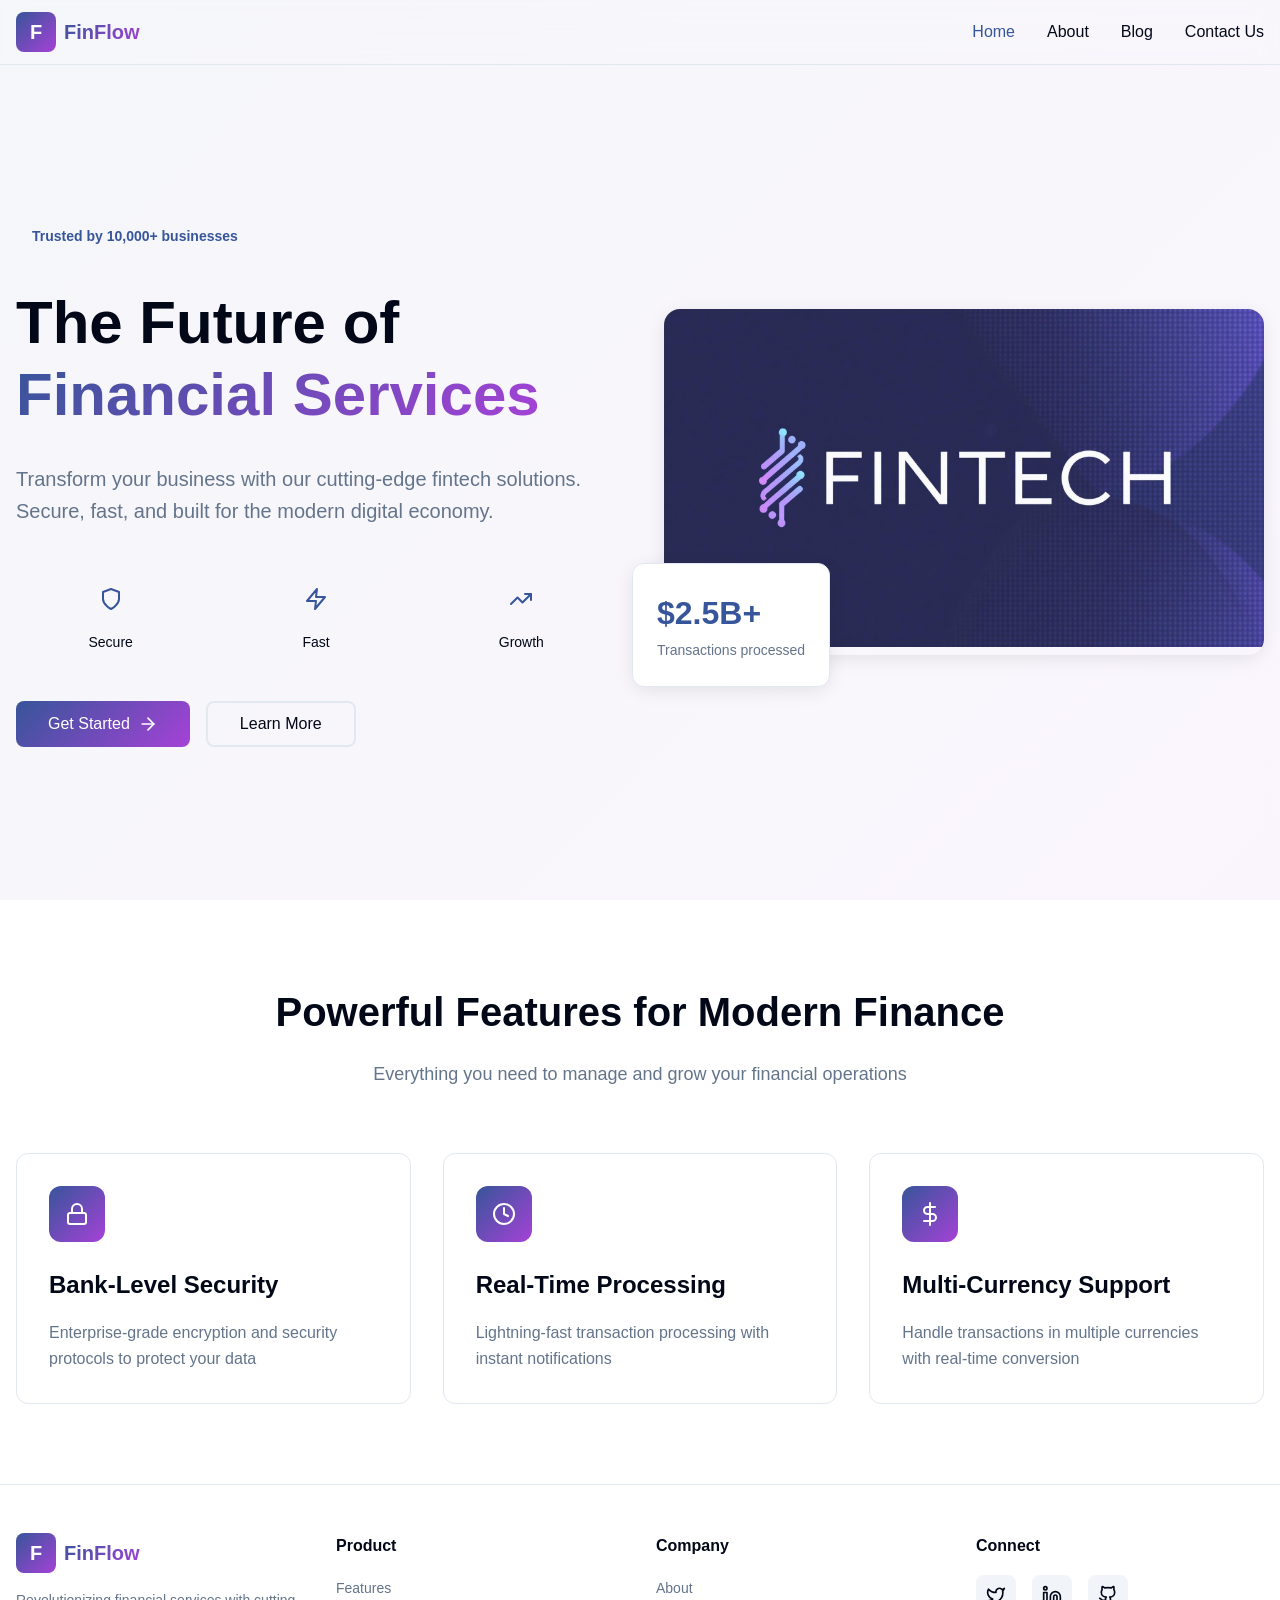
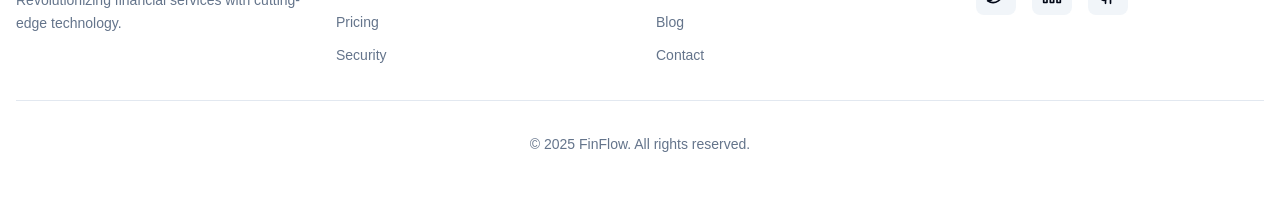
==== public/index-html-version.html @ 586a2121 "Refactor navigation and logo position" ====
<!DOCTYPE html>
<html lang="en">
<head>
    <meta charset="UTF-8">
    <meta name="viewport" content="width=device-width, initial-scale=1.0">
    <title>FinFlow - Modern Financial Solutions</title>
    <meta name="description" content="Revolutionizing financial services with cutting-edge technology and seamless digital experiences">
    <link rel="stylesheet" href="styles.css">
</head>
<body>
    <!-- Navigation -->
    <nav class="navbar">
        <div class="container">
            <div class="nav-content">
                <!-- Logo - Left -->
                <a href="#" class="logo-link">
                    <div class="logo-icon">
                        <span>F</span>
                    </div>
                    <span class="logo-text">FinFlow</span>
                </a>

                <!-- Navigation Links - Right -->
                <div class="nav-links" id="navLinks">
                    <a href="#home" class="nav-link">Home</a>
                    <a href="#about" class="nav-link">About</a>
                    <a href="#blog" class="nav-link">Blog</a>
                    <a href="#contact" class="nav-link">Contact Us</a>
                </div>

                <!-- Mobile menu button -->
                <button class="mobile-menu-btn" id="mobileMenuBtn" aria-label="Toggle menu">
                    <svg class="menu-icon" id="menuIcon" xmlns="http://www.w3.org/2000/svg" width="24" height="24" viewBox="0 0 24 24" fill="none" stroke="currentColor" stroke-width="2" stroke-linecap="round" stroke-linejoin="round">
                        <line x1="3" y1="12" x2="21" y2="12"></line>
                        <line x1="3" y1="6" x2="21" y2="6"></line>
                        <line x1="3" y1="18" x2="21" y2="18"></line>
                    </svg>
                    <svg class="close-icon hidden" id="closeIcon" xmlns="http://www.w3.org/2000/svg" width="24" height="24" viewBox="0 0 24 24" fill="none" stroke="currentColor" stroke-width="2" stroke-linecap="round" stroke-linejoin="round">
                        <line x1="18" y1="6" x2="6" y2="18"></line>
                        <line x1="6" y1="6" x2="18" y2="18"></line>
                    </svg>
                </button>
            </div>
        </div>

        <!-- Mobile menu -->
        <div class="mobile-menu hidden" id="mobileMenu">
            <a href="#home" class="mobile-link">Home</a>
            <a href="#about" class="mobile-link">About</a>
            <a href="#blog" class="mobile-link">Blog</a>
            <a href="#contact" class="mobile-link">Contact Us</a>
        </div>
    </nav>

    <!-- Hero Section -->
    <section class="hero" id="home">
        <div class="hero-gradient"></div>
        <div class="container">
            <div class="hero-content">
                <!-- Left content -->
                <div class="hero-text">
                    <div class="badge">
                        <span>Trusted by 10,000+ businesses</span>
                    </div>
                    
                    <h1 class="hero-title">
                        The Future of <span class="gradient-text">Financial Services</span>
                    </h1>
                    
                    <p class="hero-description">
                        Transform your business with our cutting-edge fintech solutions. 
                        Secure, fast, and built for the modern digital economy.
                    </p>

                    <!-- Feature highlights -->
                    <div class="feature-grid">
                        <div class="feature-item">
                            <div class="feature-icon">
                                <svg xmlns="http://www.w3.org/2000/svg" width="24" height="24" viewBox="0 0 24 24" fill="none" stroke="currentColor" stroke-width="2" stroke-linecap="round" stroke-linejoin="round">
                                    <path d="M12 22s8-4 8-10V5l-8-3-8 3v7c0 6 8 10 8 10z"></path>
                                </svg>
                            </div>
                            <span>Secure</span>
                        </div>
                        <div class="feature-item">
                            <div class="feature-icon">
                                <svg xmlns="http://www.w3.org/2000/svg" width="24" height="24" viewBox="0 0 24 24" fill="none" stroke="currentColor" stroke-width="2" stroke-linecap="round" stroke-linejoin="round">
                                    <polygon points="13 2 3 14 12 14 11 22 21 10 12 10 13 2"></polygon>
                                </svg>
                            </div>
                            <span>Fast</span>
                        </div>
                        <div class="feature-item">
                            <div class="feature-icon">
                                <svg xmlns="http://www.w3.org/2000/svg" width="24" height="24" viewBox="0 0 24 24" fill="none" stroke="currentColor" stroke-width="2" stroke-linecap="round" stroke-linejoin="round">
                                    <polyline points="22 7 13.5 15.5 8.5 10.5 2 17"></polyline>
                                    <polyline points="16 7 22 7 22 13"></polyline>
                                </svg>
                            </div>
                            <span>Growth</span>
                        </div>
                    </div>
                    
                    <div class="cta-buttons">
                        <button class="btn btn-primary">
                            Get Started
                            <svg xmlns="http://www.w3.org/2000/svg" width="20" height="20" viewBox="0 0 24 24" fill="none" stroke="currentColor" stroke-width="2" stroke-linecap="round" stroke-linejoin="round">
                                <line x1="5" y1="12" x2="19" y2="12"></line>
                                <polyline points="12 5 19 12 12 19"></polyline>
                            </svg>
                        </button>
                        <button class="btn btn-outline">Learn More</button>
                    </div>
                </div>

                <!-- Right content - Hero image (desktop only) -->
                <div class="hero-image">
                    <div class="image-container">
                        <img src="/src/assets/hero-fintech.jpg" alt="Modern fintech dashboard interface">
                        <div class="image-overlay"></div>
                    </div>
                    
                    <!-- Floating stats card -->
                    <div class="stats-card">
                        <div class="stats-value">$2.5B+</div>
                        <div class="stats-label">Transactions processed</div>
                    </div>
                </div>
            </div>
        </div>
    </section>

    <!-- Features Section -->
    <section class="features" id="about">
        <div class="container">
            <div class="section-header">
                <h2 class="section-title">Powerful Features for Modern Finance</h2>
                <p class="section-description">Everything you need to manage and grow your financial operations</p>
            </div>

            <div class="features-grid">
                <div class="feature-card">
                    <div class="feature-card-icon">
                        <svg xmlns="http://www.w3.org/2000/svg" width="24" height="24" viewBox="0 0 24 24" fill="none" stroke="currentColor" stroke-width="2" stroke-linecap="round" stroke-linejoin="round">
                            <rect x="3" y="11" width="18" height="11" rx="2" ry="2"></rect>
                            <path d="M7 11V7a5 5 0 0 1 10 0v4"></path>
                        </svg>
                    </div>
                    <h3 class="feature-card-title">Bank-Level Security</h3>
                    <p class="feature-card-description">Enterprise-grade encryption and security protocols to protect your data</p>
                </div>

                <div class="feature-card">
                    <div class="feature-card-icon">
                        <svg xmlns="http://www.w3.org/2000/svg" width="24" height="24" viewBox="0 0 24 24" fill="none" stroke="currentColor" stroke-width="2" stroke-linecap="round" stroke-linejoin="round">
                            <circle cx="12" cy="12" r="10"></circle>
                            <polyline points="12 6 12 12 16 14"></polyline>
                        </svg>
                    </div>
                    <h3 class="feature-card-title">Real-Time Processing</h3>
                    <p class="feature-card-description">Lightning-fast transaction processing with instant notifications</p>
                </div>

                <div class="feature-card">
                    <div class="feature-card-icon">
                        <svg xmlns="http://www.w3.org/2000/svg" width="24" height="24" viewBox="0 0 24 24" fill="none" stroke="currentColor" stroke-width="2" stroke-linecap="round" stroke-linejoin="round">
                            <line x1="12" y1="1" x2="12" y2="23"></line>
                            <path d="M17 5H9.5a3.5 3.5 0 0 0 0 7h5a3.5 3.5 0 0 1 0 7H6"></path>
                        </svg>
                    </div>
                    <h3 class="feature-card-title">Multi-Currency Support</h3>
                    <p class="feature-card-description">Handle transactions in multiple currencies with real-time conversion</p>
                </div>
            </div>
        </div>
    </section>

    <!-- Footer -->
    <footer class="footer">
        <div class="container">
            <div class="footer-grid">
                <!-- Brand -->
                <div class="footer-brand">
                    <a href="#" class="logo-link">
                        <div class="logo-icon">
                            <span>F</span>
                        </div>
                        <span class="logo-text">FinFlow</span>
                    </a>
                    <p class="footer-description">
                        Revolutionizing financial services with cutting-edge technology.
                    </p>
                </div>

                <!-- Product -->
                <div class="footer-column">
                    <h4 class="footer-heading">Product</h4>
                    <ul class="footer-links">
                        <li><a href="#home">Features</a></li>
                        <li><a href="#home">Pricing</a></li>
                        <li><a href="#home">Security</a></li>
                    </ul>
                </div>

                <!-- Company -->
                <div class="footer-column">
                    <h4 class="footer-heading">Company</h4>
                    <ul class="footer-links">
                        <li><a href="#about">About</a></li>
                        <li><a href="#blog">Blog</a></li>
                        <li><a href="#contact">Contact</a></li>
                    </ul>
                </div>

                <!-- Connect -->
                <div class="footer-column">
                    <h4 class="footer-heading">Connect</h4>
                    <div class="social-links">
                        <a href="#" class="social-link" aria-label="Twitter">
                            <svg xmlns="http://www.w3.org/2000/svg" width="20" height="20" viewBox="0 0 24 24" fill="none" stroke="currentColor" stroke-width="2" stroke-linecap="round" stroke-linejoin="round">
                                <path d="M22 4s-.7 2.1-2 3.4c1.6 10-9.4 17.3-18 11.6 2.2.1 4.4-.6 6-2C3 15.5.5 9.6 3 5c2.2 2.6 5.6 4.1 9 4-.9-4.2 4-6.6 7-3.8 1.1 0 3-1.2 3-1.2z"></path>
                            </svg>
                        </a>
                        <a href="#" class="social-link" aria-label="LinkedIn">
                            <svg xmlns="http://www.w3.org/2000/svg" width="20" height="20" viewBox="0 0 24 24" fill="none" stroke="currentColor" stroke-width="2" stroke-linecap="round" stroke-linejoin="round">
                                <path d="M16 8a6 6 0 0 1 6 6v7h-4v-7a2 2 0 0 0-2-2 2 2 0 0 0-2 2v7h-4v-7a6 6 0 0 1 6-6z"></path>
                                <rect x="2" y="9" width="4" height="12"></rect>
                                <circle cx="4" cy="4" r="2"></circle>
                            </svg>
                        </a>
                        <a href="#" class="social-link" aria-label="GitHub">
                            <svg xmlns="http://www.w3.org/2000/svg" width="20" height="20" viewBox="0 0 24 24" fill="none" stroke="currentColor" stroke-width="2" stroke-linecap="round" stroke-linejoin="round">
                                <path d="M15 22v-4a4.8 4.8 0 0 0-1-3.5c3 0 6-2 6-5.5.08-1.25-.27-2.48-1-3.5.28-1.15.28-2.35 0-3.5 0 0-1 0-3 1.5-2.64-.5-5.36-.5-8 0C6 2 5 2 5 2c-.3 1.15-.3 2.35 0 3.5A5.403 5.403 0 0 0 4 9c0 3.5 3 5.5 6 5.5-.39.49-.68 1.05-.85 1.65-.17.6-.22 1.23-.15 1.85v4"></path>
                                <path d="M9 18c-4.51 2-5-2-7-2"></path>
                            </svg>
                        </a>
                    </div>
                </div>
            </div>

            <div class="footer-bottom">
                <p>&copy; 2025 FinFlow. All rights reserved.</p>
            </div>
        </div>
    </footer>

    <script src="script.js"></script>
</body>
</html>
---- public/styles.css ----
/* Reset and Base Styles */
* {
    margin: 0;
    padding: 0;
    box-sizing: border-box;
}

:root {
    /* Colors - HSL format matching the React design system */
    --primary: 222 47% 41%;
    --primary-foreground: 210 40% 98%;
    --accent: 280 65% 55%;
    --background: 0 0% 100%;
    --foreground: 222.2 84% 4.9%;
    --muted: 210 40% 96.1%;
    --muted-foreground: 215.4 16.3% 46.9%;
    --border: 214.3 31.8% 91.4%;
    
    /* Gradients */
    --gradient-primary: linear-gradient(135deg, hsl(var(--primary)), hsl(var(--accent)));
    --gradient-hero: linear-gradient(135deg, hsl(var(--primary)), hsl(var(--accent)));
    
    /* Shadows */
    --shadow-soft: 0 4px 20px -2px rgba(0, 0, 0, 0.1);
    
    /* Transitions */
    --transition-smooth: all 0.3s cubic-bezier(0.4, 0, 0.2, 1);
}

body {
    font-family: -apple-system, BlinkMacSystemFont, 'Segoe UI', 'Roboto', 'Oxygen', 'Ubuntu', 'Cantarell', sans-serif;
    color: hsl(var(--foreground));
    background-color: hsl(var(--background));
    line-height: 1.6;
}

.container {
    max-width: 1280px;
    margin: 0 auto;
    padding: 0 1rem;
}

/* Navigation */
.navbar {
    position: fixed;
    top: 0;
    width: 100%;
    z-index: 50;
    background-color: hsla(var(--background), 0.8);
    backdrop-filter: blur(12px);
    border-bottom: 1px solid hsl(var(--border));
}

.nav-content {
    display: flex;
    align-items: center;
    justify-content: space-between;
    height: 64px;
}

.logo-link {
    display: flex;
    align-items: center;
    gap: 0.5rem;
    text-decoration: none;
}

.logo-icon {
    width: 40px;
    height: 40px;
    background: var(--gradient-primary);
    border-radius: 8px;
    display: flex;
    align-items: center;
    justify-content: center;
}

.logo-icon span {
    color: white;
    font-weight: bold;
    font-size: 1.25rem;
}

.logo-text {
    font-size: 1.25rem;
    font-weight: bold;
    background: var(--gradient-primary);
    -webkit-background-clip: text;
    background-clip: text;
    -webkit-text-fill-color: transparent;
}

.nav-links {
    display: none;
    gap: 2rem;
}

.nav-link {
    color: hsl(var(--foreground));
    text-decoration: none;
    font-weight: 500;
    transition: var(--transition-smooth);
}

.nav-link:hover {
    color: hsl(var(--primary));
}

.mobile-menu-btn {
    display: block;
    background: none;
    border: none;
    color: hsl(var(--foreground));
    cursor: pointer;
    padding: 0.5rem;
}

.mobile-menu-btn svg {
    width: 24px;
    height: 24px;
}

.hidden {
    display: none;
}

.mobile-menu {
    border-top: 1px solid hsl(var(--border));
    background-color: hsl(var(--background));
    padding: 1rem 0;
}

.mobile-link {
    display: block;
    padding: 0.75rem 1rem;
    color: hsl(var(--foreground));
    text-decoration: none;
    font-weight: 500;
    transition: var(--transition-smooth);
}

.mobile-link:hover {
    color: hsl(var(--primary));
    background-color: hsl(var(--muted));
    border-radius: 6px;
}

@media (min-width: 768px) {
    .nav-links {
        display: flex;
    }
    
    .mobile-menu-btn {
        display: none;
    }
}

/* Hero Section */
.hero {
    position: relative;
    min-height: 100vh;
    display: flex;
    align-items: center;
    padding-top: 64px;
}

.hero-gradient {
    position: absolute;
    inset: 0;
    background: var(--gradient-hero);
    opacity: 0.05;
}

.hero-content {
    display: grid;
    gap: 3rem;
    align-items: center;
    padding: 5rem 0;
    position: relative;
    z-index: 1;
}

.hero-text {
    display: flex;
    flex-direction: column;
    gap: 2rem;
}

.badge {
    display: inline-block;
    width: fit-content;
}

.badge span {
    display: inline-block;
    padding: 0.5rem 1rem;
    background-color: hsla(var(--primary), 0.1);
    color: hsl(var(--primary));
    border-radius: 9999px;
    font-size: 0.875rem;
    font-weight: 600;
}

.hero-title {
    font-size: 3rem;
    font-weight: bold;
    line-height: 1.2;
}

.gradient-text {
    background: var(--gradient-primary);
    -webkit-background-clip: text;
    background-clip: text;
    -webkit-text-fill-color: transparent;
}

.hero-description {
    font-size: 1.25rem;
    color: hsl(var(--muted-foreground));
    max-width: 600px;
}

.feature-grid {
    display: grid;
    grid-template-columns: repeat(3, 1fr);
    gap: 1rem;
    padding: 1rem 0;
}

.feature-item {
    display: flex;
    flex-direction: column;
    align-items: center;
    gap: 0.5rem;
}

.feature-icon {
    width: 48px;
    height: 48px;
    border-radius: 8px;
    background-color: hsla(var(--primary), 0.1);
    display: flex;
    align-items: center;
    justify-content: center;
}

.feature-icon svg {
    color: hsl(var(--primary));
}

.feature-item span {
    font-size: 0.875rem;
    font-weight: 500;
    text-align: center;
}

.cta-buttons {
    display: flex;
    flex-wrap: wrap;
    gap: 1rem;
}

.btn {
    display: inline-flex;
    align-items: center;
    gap: 0.5rem;
    padding: 0.75rem 2rem;
    font-size: 1rem;
    font-weight: 500;
    border-radius: 8px;
    border: none;
    cursor: pointer;
    transition: var(--transition-smooth);
}

.btn-primary {
    background: var(--gradient-primary);
    color: white;
}

.btn-primary:hover {
    opacity: 0.9;
    transform: translateY(-2px);
}

.btn-outline {
    background: transparent;
    color: hsl(var(--foreground));
    border: 2px solid hsl(var(--border));
}

.btn-outline:hover {
    background-color: hsl(var(--muted));
}

.hero-image {
    display: none;
    position: relative;
}

.image-container {
    position: relative;
    border-radius: 16px;
    overflow: hidden;
    box-shadow: var(--shadow-soft);
}

.image-container img {
    width: 100%;
    height: auto;
    object-fit: cover;
}

.image-overlay {
    position: absolute;
    inset: 0;
    background: linear-gradient(to top, hsla(var(--background), 0.5), transparent);
}

.stats-card {
    position: absolute;
    bottom: -32px;
    left: -32px;
    background-color: hsl(var(--background));
    border: 1px solid hsl(var(--border));
    border-radius: 12px;
    padding: 1.5rem;
    box-shadow: var(--shadow-soft);
}

.stats-value {
    font-size: 2rem;
    font-weight: bold;
    color: hsl(var(--primary));
}

.stats-label {
    font-size: 0.875rem;
    color: hsl(var(--muted-foreground));
}

@media (min-width: 1024px) {
    .hero-content {
        grid-template-columns: repeat(2, 1fr);
    }
    
    .hero-title {
        font-size: 3.75rem;
    }
    
    .hero-image {
        display: block;
    }
}

/* Features Section */
.features {
    padding: 5rem 0;
}

.section-header {
    text-align: center;
    margin-bottom: 4rem;
}

.section-title {
    font-size: 2.5rem;
    font-weight: bold;
    margin-bottom: 1rem;
}

.section-description {
    font-size: 1.125rem;
    color: hsl(var(--muted-foreground));
}

.features-grid {
    display: grid;
    gap: 2rem;
    grid-template-columns: 1fr;
}

.feature-card {
    padding: 2rem;
    background-color: hsl(var(--background));
    border: 1px solid hsl(var(--border));
    border-radius: 12px;
    transition: var(--transition-smooth);
}

.feature-card:hover {
    transform: translateY(-4px);
    box-shadow: var(--shadow-soft);
}

.feature-card-icon {
    width: 56px;
    height: 56px;
    border-radius: 12px;
    background: var(--gradient-primary);
    display: flex;
    align-items: center;
    justify-content: center;
    margin-bottom: 1.5rem;
}

.feature-card-icon svg {
    color: white;
}

.feature-card-title {
    font-size: 1.5rem;
    font-weight: bold;
    margin-bottom: 1rem;
}

.feature-card-description {
    color: hsl(var(--muted-foreground));
    line-height: 1.6;
}

@media (min-width: 768px) {
    .features-grid {
        grid-template-columns: repeat(3, 1fr);
    }
}

/* Footer */
.footer {
    background-color: hsla(var(--muted), 0.3);
    border-top: 1px solid hsl(var(--border));
    padding: 3rem 0;
}

.footer-grid {
    display: grid;
    gap: 2rem;
    grid-template-columns: 1fr;
    margin-bottom: 2rem;
}

.footer-brand {
    display: flex;
    flex-direction: column;
    gap: 1rem;
}

.footer-description {
    font-size: 0.875rem;
    color: hsl(var(--muted-foreground));
}

.footer-heading {
    font-weight: 600;
    margin-bottom: 1rem;
}

.footer-links {
    list-style: none;
    display: flex;
    flex-direction: column;
    gap: 0.5rem;
}

.footer-links a {
    font-size: 0.875rem;
    color: hsl(var(--muted-foreground));
    text-decoration: none;
    transition: var(--transition-smooth);
}

.footer-links a:hover {
    color: hsl(var(--primary));
}

.social-links {
    display: flex;
    gap: 1rem;
}

.social-link {
    width: 40px;
    height: 40px;
    border-radius: 8px;
    background-color: hsl(var(--muted));
    display: flex;
    align-items: center;
    justify-content: center;
    color: hsl(var(--foreground));
    transition: var(--transition-smooth);
}

.social-link:hover {
    background: var(--gradient-primary);
    color: white;
}

.footer-bottom {
    border-top: 1px solid hsl(var(--border));
    padding-top: 2rem;
    text-align: center;
}

.footer-bottom p {
    font-size: 0.875rem;
    color: hsl(var(--muted-foreground));
}

@media (min-width: 768px) {
    .footer-grid {
        grid-template-columns: repeat(4, 1fr);
    }
}
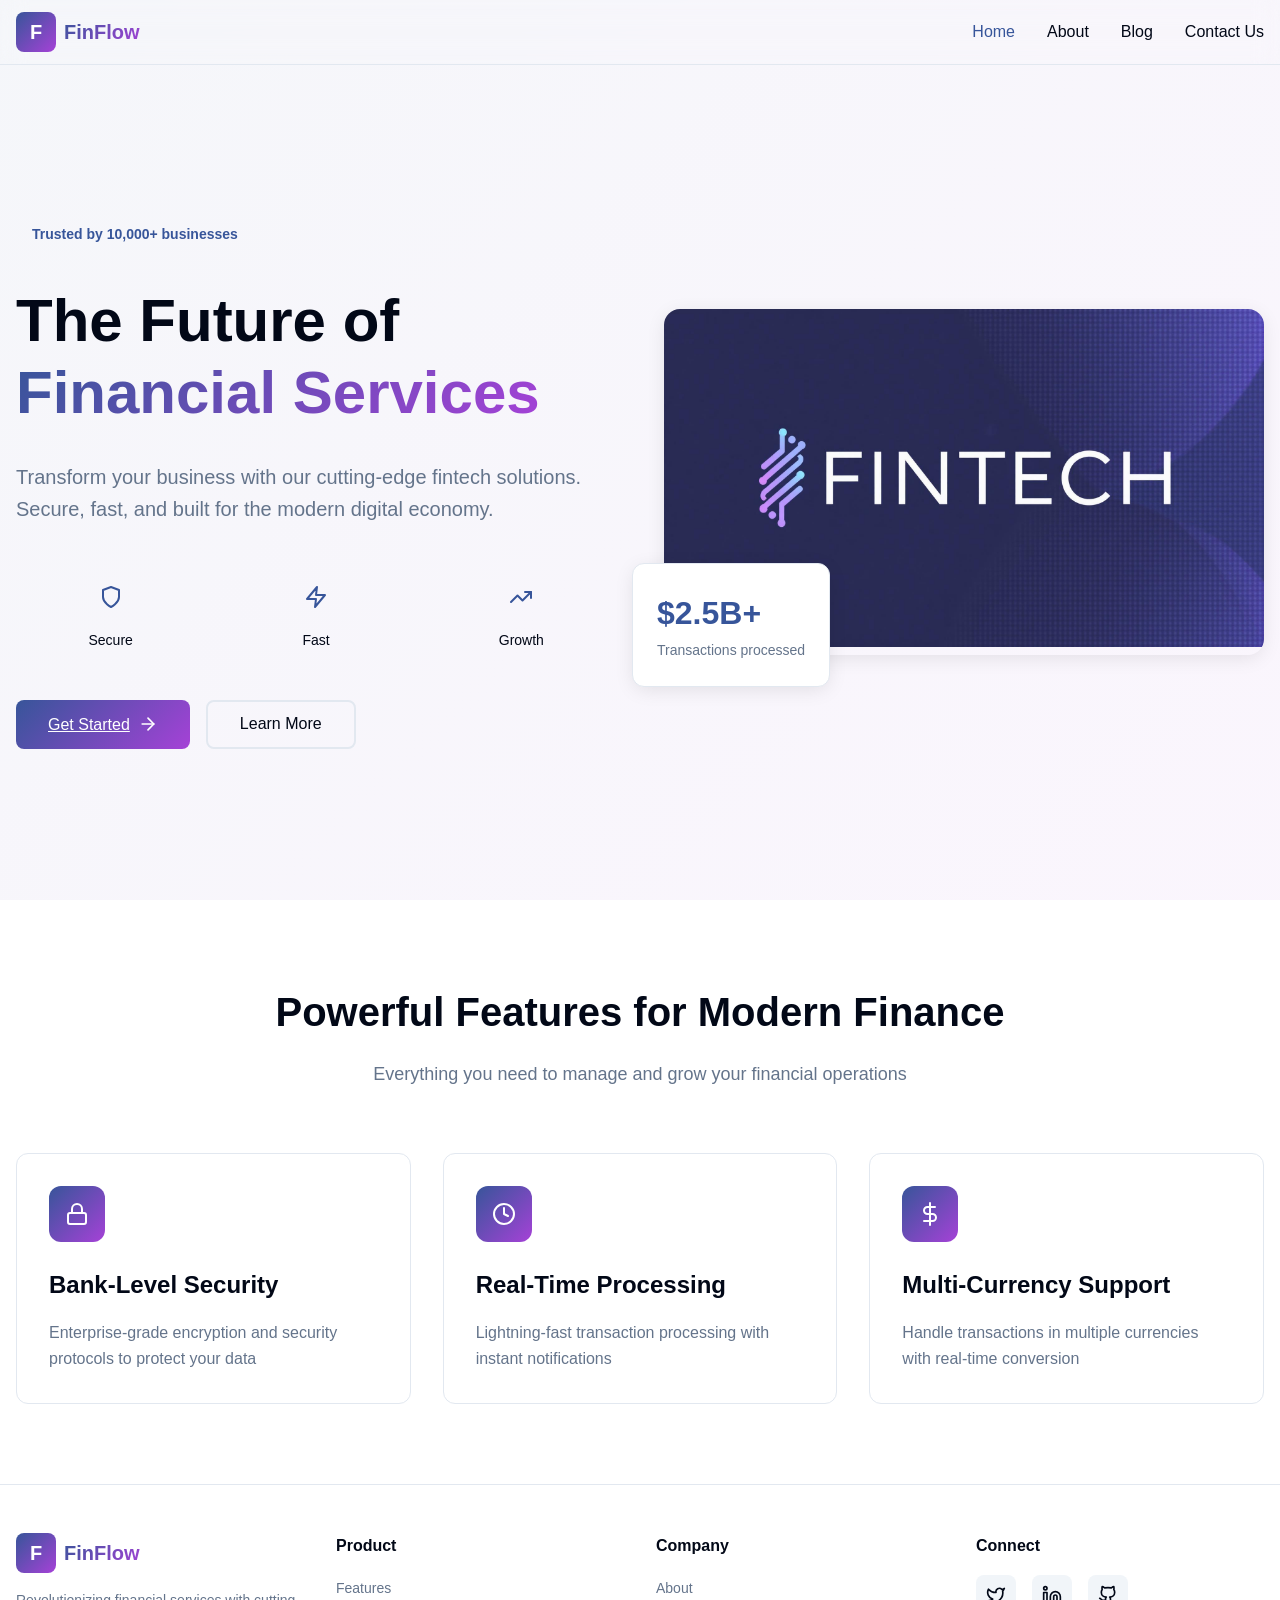
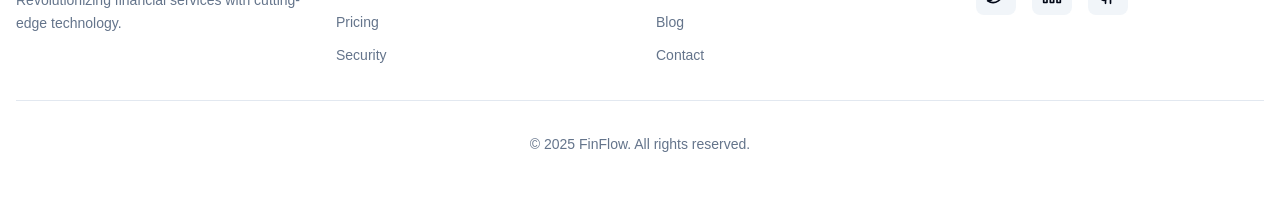
==== commit 57a5d82f: "feat: Add sign in page" ====
--- a/public/index-html-version.html
+++ b/public/index-html-version.html
@@ -102,13 +102,13 @@
                     </div>
                     
                     <div class="cta-buttons">
-                        <button class="btn btn-primary">
+                        <a href="login.html" class="btn btn-primary">
                             Get Started
                             <svg xmlns="http://www.w3.org/2000/svg" width="20" height="20" viewBox="0 0 24 24" fill="none" stroke="currentColor" stroke-width="2" stroke-linecap="round" stroke-linejoin="round">
                                 <line x1="5" y1="12" x2="19" y2="12"></line>
                                 <polyline points="12 5 19 12 12 19"></polyline>
                             </svg>
-                        </button>
+                        </a>
                         <button class="btn btn-outline">Learn More</button>
                     </div>
                 </div>
--- a/public/styles.css
+++ b/public/styles.css
@@ -495,6 +495,818 @@
     color: white;
 }
 
+/* ============================================
+   LOGIN & AUTHENTICATION STYLES
+   ============================================ */
+
+.login-container {
+    min-height: 100vh;
+    display: flex;
+    align-items: center;
+    justify-content: center;
+    padding: 2rem;
+    background: linear-gradient(135deg, #667eea 0%, #764ba2 100%);
+    position: relative;
+    overflow: hidden;
+}
+
+.login-container::before {
+    content: '';
+    position: absolute;
+    top: 0;
+    left: 0;
+    right: 0;
+    bottom: 0;
+    background: 
+        radial-gradient(circle at 20% 80%, rgba(255, 255, 255, 0.1) 0%, transparent 50%),
+        radial-gradient(circle at 80% 20%, rgba(255, 255, 255, 0.1) 0%, transparent 50%);
+    pointer-events: none;
+}
+
+.login-card {
+    background: white;
+    border-radius: 16px;
+    padding: 3rem;
+    width: 100%;
+    max-width: 450px;
+    box-shadow: 0 20px 60px rgba(0, 0, 0, 0.3);
+    position: relative;
+    z-index: 1;
+}
+
+.login-header {
+    text-align: center;
+    margin-bottom: 2rem;
+}
+
+.login-header .logo-link {
+    display: inline-flex;
+    align-items: center;
+    gap: 0.5rem;
+    margin-bottom: 1.5rem;
+    text-decoration: none;
+}
+
+.login-title {
+    font-size: 1.875rem;
+    font-weight: 700;
+    color: #1a1a1a;
+    margin: 0 0 0.5rem 0;
+}
+
+.login-subtitle {
+    color: #666;
+    font-size: 1rem;
+    margin: 0;
+}
+
+.auth-tabs {
+    display: flex;
+    gap: 0.5rem;
+    margin-bottom: 2rem;
+    background: #f1f5f9;
+    padding: 0.5rem;
+    border-radius: 12px;
+}
+
+.auth-tab {
+    flex: 1;
+    padding: 0.75rem 1rem;
+    border: none;
+    background: transparent;
+    color: #64748b;
+    font-weight: 500;
+    border-radius: 8px;
+    cursor: pointer;
+    transition: all 0.3s ease;
+}
+
+.auth-tab.active {
+    background: white;
+    color: #667eea;
+    box-shadow: 0 2px 8px rgba(0, 0, 0, 0.1);
+}
+
+.auth-form.hidden {
+    display: none;
+}
+
+.form-group {
+    margin-bottom: 1.5rem;
+}
+
+.form-group label {
+    display: block;
+    font-weight: 500;
+    color: #1a1a1a;
+    margin-bottom: 0.5rem;
+    font-size: 0.875rem;
+}
+
+.form-group input,
+.form-group textarea {
+    width: 100%;
+    padding: 0.875rem 1rem;
+    border: 2px solid #e2e8f0;
+    border-radius: 8px;
+    font-size: 1rem;
+    transition: all 0.3s ease;
+    box-sizing: border-box;
+}
+
+.form-group input:focus,
+.form-group textarea:focus {
+    outline: none;
+    border-color: #667eea;
+    box-shadow: 0 0 0 3px rgba(102, 126, 234, 0.1);
+}
+
+.form-options {
+    display: flex;
+    justify-content: space-between;
+    align-items: center;
+    margin-bottom: 1.5rem;
+}
+
+.checkbox-label {
+    display: flex;
+    align-items: center;
+    gap: 0.5rem;
+    font-size: 0.875rem;
+    color: #64748b;
+    cursor: pointer;
+}
+
+.checkbox-label input[type="checkbox"] {
+    width: auto;
+    cursor: pointer;
+}
+
+.forgot-link {
+    font-size: 0.875rem;
+    color: #667eea;
+    text-decoration: none;
+    font-weight: 500;
+}
+
+.forgot-link:hover {
+    text-decoration: underline;
+}
+
+.btn-full {
+    width: 100%;
+}
+
+.social-auth {
+    margin-top: 2rem;
+}
+
+.divider {
+    position: relative;
+    text-align: center;
+    margin: 2rem 0;
+}
+
+.divider::before {
+    content: '';
+    position: absolute;
+    top: 50%;
+    left: 0;
+    right: 0;
+    height: 1px;
+    background: #e2e8f0;
+}
+
+.divider span {
+    position: relative;
+    background: white;
+    padding: 0 1rem;
+    color: #94a3b8;
+    font-size: 0.875rem;
+}
+
+.social-buttons {
+    display: grid;
+    grid-template-columns: 1fr 1fr;
+    gap: 1rem;
+}
+
+.social-btn {
+    display: flex;
+    align-items: center;
+    justify-content: center;
+    gap: 0.5rem;
+    padding: 0.875rem;
+    border: 2px solid #e2e8f0;
+    background: white;
+    border-radius: 8px;
+    font-weight: 500;
+    color: #475569;
+    cursor: pointer;
+    transition: all 0.3s ease;
+}
+
+.social-btn:hover {
+    border-color: #667eea;
+    color: #667eea;
+    transform: translateY(-2px);
+    box-shadow: 0 4px 12px rgba(0, 0, 0, 0.1);
+}
+
+/* ============================================
+   DASHBOARD STYLES
+   ============================================ */
+
+.dashboard-body {
+    background: #f8fafc;
+    min-height: 100vh;
+    padding-left: 280px;
+    padding-top: 70px;
+}
+
+.dashboard-nav {
+    position: fixed;
+    top: 0;
+    left: 0;
+    right: 0;
+    background: white;
+    border-bottom: 1px solid #e2e8f0;
+    z-index: 100;
+    padding: 1rem 2rem;
+}
+
+.dashboard-nav-content {
+    display: flex;
+    justify-content: space-between;
+    align-items: center;
+    max-width: 1600px;
+    margin: 0 auto;
+}
+
+.user-menu {
+    display: flex;
+    align-items: center;
+    gap: 1rem;
+}
+
+.user-name {
+    font-weight: 600;
+    color: #1a1a1a;
+}
+
+.dashboard-sidebar {
+    position: fixed;
+    left: 0;
+    top: 70px;
+    bottom: 0;
+    width: 280px;
+    background: white;
+    border-right: 1px solid #e2e8f0;
+    padding: 2rem 0;
+    overflow-y: auto;
+}
+
+.sidebar-nav {
+    display: flex;
+    flex-direction: column;
+    gap: 0.5rem;
+    padding: 0 1rem;
+}
+
+.sidebar-link {
+    display: flex;
+    align-items: center;
+    gap: 0.75rem;
+    padding: 0.875rem 1rem;
+    color: #64748b;
+    text-decoration: none;
+    border-radius: 8px;
+    transition: all 0.3s ease;
+    font-weight: 500;
+}
+
+.sidebar-link:hover {
+    background: #f1f5f9;
+    color: #667eea;
+}
+
+.sidebar-link.active {
+    background: linear-gradient(135deg, #667eea 0%, #764ba2 100%);
+    color: white;
+}
+
+.sidebar-link svg {
+    flex-shrink: 0;
+}
+
+.dashboard-main {
+    padding: 2rem;
+    max-width: 1400px;
+    margin: 0 auto;
+}
+
+.dashboard-section {
+    display: none;
+}
+
+.dashboard-section.active {
+    display: block;
+    animation: fadeIn 0.3s ease;
+}
+
+@keyframes fadeIn {
+    from {
+        opacity: 0;
+        transform: translateY(10px);
+    }
+    to {
+        opacity: 1;
+        transform: translateY(0);
+    }
+}
+
+.dashboard-title {
+    font-size: 2rem;
+    font-weight: 700;
+    color: #1a1a1a;
+    margin: 0 0 2rem 0;
+}
+
+.stats-grid {
+    display: grid;
+    grid-template-columns: repeat(auto-fit, minmax(300px, 1fr));
+    gap: 1.5rem;
+    margin-bottom: 2rem;
+}
+
+.stat-card {
+    background: white;
+    border-radius: 12px;
+    padding: 1.5rem;
+    border: 1px solid #e2e8f0;
+    display: flex;
+    gap: 1rem;
+}
+
+.stat-icon {
+    width: 48px;
+    height: 48px;
+    border-radius: 10px;
+    background: linear-gradient(135deg, #667eea 0%, #764ba2 100%);
+    display: flex;
+    align-items: center;
+    justify-content: center;
+    color: white;
+    flex-shrink: 0;
+}
+
+.stat-content {
+    flex: 1;
+}
+
+.stat-label {
+    color: #64748b;
+    font-size: 0.875rem;
+    margin: 0 0 0.25rem 0;
+}
+
+.stat-value {
+    font-size: 1.75rem;
+    font-weight: 700;
+    color: #1a1a1a;
+    margin: 0 0 0.5rem 0;
+}
+
+.stat-change {
+    font-size: 0.875rem;
+    font-weight: 500;
+}
+
+.stat-change.positive {
+    color: #10b981;
+}
+
+.stat-change.negative {
+    color: #ef4444;
+}
+
+.dashboard-grid {
+    display: grid;
+    grid-template-columns: repeat(auto-fit, minmax(400px, 1fr));
+    gap: 1.5rem;
+}
+
+.dashboard-card {
+    background: white;
+    border-radius: 12px;
+    padding: 1.5rem;
+    border: 1px solid #e2e8f0;
+}
+
+.card-title {
+    font-size: 1.25rem;
+    font-weight: 600;
+    color: #1a1a1a;
+    margin: 0 0 1.5rem 0;
+}
+
+.transaction-list {
+    display: flex;
+    flex-direction: column;
+    gap: 1rem;
+}
+
+.transaction-item {
+    display: flex;
+    align-items: center;
+    gap: 1rem;
+}
+
+.transaction-icon {
+    width: 40px;
+    height: 40px;
+    border-radius: 8px;
+    display: flex;
+    align-items: center;
+    justify-content: center;
+    font-size: 1.25rem;
+    font-weight: 700;
+    flex-shrink: 0;
+}
+
+.transaction-icon.positive {
+    background: #d1fae5;
+    color: #10b981;
+}
+
+.transaction-icon.negative {
+    background: #fee2e2;
+    color: #ef4444;
+}
+
+.transaction-details {
+    flex: 1;
+}
+
+.transaction-name {
+    font-weight: 500;
+    color: #1a1a1a;
+    margin: 0 0 0.25rem 0;
+}
+
+.transaction-date {
+    font-size: 0.875rem;
+    color: #94a3b8;
+    margin: 0;
+}
+
+.transaction-amount {
+    font-weight: 600;
+    font-size: 1rem;
+}
+
+.transaction-amount.positive {
+    color: #10b981;
+}
+
+.transaction-amount.negative {
+    color: #ef4444;
+}
+
+.quick-actions {
+    display: grid;
+    grid-template-columns: repeat(2, 1fr);
+    gap: 1rem;
+}
+
+.quick-action-btn {
+    display: flex;
+    flex-direction: column;
+    align-items: center;
+    gap: 0.75rem;
+    padding: 1.5rem;
+    border: 2px solid #e2e8f0;
+    background: white;
+    border-radius: 12px;
+    cursor: pointer;
+    transition: all 0.3s ease;
+    color: #64748b;
+}
+
+.quick-action-btn:hover {
+    border-color: #667eea;
+    color: #667eea;
+    transform: translateY(-2px);
+    box-shadow: 0 4px 12px rgba(102, 126, 234, 0.2);
+}
+
+.quick-action-btn svg {
+    width: 32px;
+    height: 32px;
+}
+
+.quick-action-btn span {
+    font-weight: 500;
+    font-size: 0.875rem;
+}
+
+/* Calculator */
+.calculator-container {
+    display: grid;
+    grid-template-columns: 1fr 1fr;
+    gap: 2rem;
+    max-width: 1000px;
+}
+
+.calculator-form,
+.calculator-result {
+    background: white;
+    border-radius: 12px;
+    padding: 2rem;
+    border: 1px solid #e2e8f0;
+}
+
+.calculator-result h3 {
+    font-size: 1.25rem;
+    font-weight: 600;
+    color: #1a1a1a;
+    margin: 0 0 1.5rem 0;
+}
+
+.result-item {
+    display: flex;
+    justify-content: space-between;
+    align-items: center;
+    padding: 1rem 0;
+    border-bottom: 1px solid #f1f5f9;
+}
+
+.result-item:last-child {
+    border-bottom: none;
+}
+
+.result-total {
+    padding-top: 1.5rem;
+    margin-top: 0.5rem;
+    border-top: 2px solid #e2e8f0;
+}
+
+.result-item span {
+    color: #64748b;
+    font-weight: 500;
+}
+
+.result-item strong {
+    font-size: 1.25rem;
+    color: #1a1a1a;
+}
+
+.result-total strong {
+    font-size: 1.5rem;
+    background: linear-gradient(135deg, #667eea 0%, #764ba2 100%);
+    -webkit-background-clip: text;
+    -webkit-text-fill-color: transparent;
+    background-clip: text;
+}
+
+/* News */
+.news-grid {
+    display: grid;
+    grid-template-columns: repeat(auto-fill, minmax(300px, 1fr));
+    gap: 1.5rem;
+}
+
+.news-card {
+    background: white;
+    border-radius: 12px;
+    padding: 1.5rem;
+    border: 1px solid #e2e8f0;
+    transition: all 0.3s ease;
+    position: relative;
+}
+
+.news-card:hover {
+    transform: translateY(-4px);
+    box-shadow: 0 12px 24px rgba(0, 0, 0, 0.1);
+}
+
+.news-badge {
+    display: inline-block;
+    padding: 0.25rem 0.75rem;
+    background: linear-gradient(135deg, #667eea 0%, #764ba2 100%);
+    color: white;
+    font-size: 0.75rem;
+    font-weight: 600;
+    border-radius: 20px;
+    margin-bottom: 1rem;
+}
+
+.news-title {
+    font-size: 1.125rem;
+    font-weight: 600;
+    color: #1a1a1a;
+    margin: 0 0 0.75rem 0;
+}
+
+.news-excerpt {
+    color: #64748b;
+    font-size: 0.875rem;
+    line-height: 1.6;
+    margin: 0 0 1rem 0;
+}
+
+.news-meta {
+    display: flex;
+    justify-content: space-between;
+    align-items: center;
+    font-size: 0.75rem;
+    color: #94a3b8;
+}
+
+/* Investment Plans */
+.plans-grid {
+    display: grid;
+    grid-template-columns: repeat(auto-fit, minmax(300px, 1fr));
+    gap: 1.5rem;
+}
+
+.plan-card {
+    background: white;
+    border-radius: 12px;
+    padding: 2rem;
+    border: 2px solid #e2e8f0;
+    position: relative;
+    transition: all 0.3s ease;
+}
+
+.plan-card:hover {
+    transform: translateY(-4px);
+    box-shadow: 0 12px 24px rgba(0, 0, 0, 0.1);
+}
+
+.plan-card.featured {
+    border-color: #667eea;
+    box-shadow: 0 8px 24px rgba(102, 126, 234, 0.2);
+}
+
+.plan-badge {
+    position: absolute;
+    top: -12px;
+    right: 20px;
+    padding: 0.5rem 1rem;
+    background: linear-gradient(135deg, #667eea 0%, #764ba2 100%);
+    color: white;
+    font-size: 0.75rem;
+    font-weight: 600;
+    border-radius: 20px;
+}
+
+.plan-name {
+    font-size: 1.5rem;
+    font-weight: 700;
+    color: #1a1a1a;
+    margin: 0 0 0.5rem 0;
+}
+
+.plan-return {
+    font-size: 1.125rem;
+    font-weight: 600;
+    color: #667eea;
+    margin-bottom: 1.5rem;
+}
+
+.plan-features {
+    list-style: none;
+    padding: 0;
+    margin: 0 0 2rem 0;
+}
+
+.plan-features li {
+    padding: 0.75rem 0;
+    color: #64748b;
+    border-bottom: 1px solid #f1f5f9;
+    position: relative;
+    padding-left: 1.5rem;
+}
+
+.plan-features li:last-child {
+    border-bottom: none;
+}
+
+.plan-features li::before {
+    content: '✓';
+    position: absolute;
+    left: 0;
+    color: #10b981;
+    font-weight: 700;
+}
+
+/* Contact */
+.contact-container {
+    display: grid;
+    grid-template-columns: 1fr 2fr;
+    gap: 2rem;
+    max-width: 1200px;
+}
+
+.advisors-grid {
+    display: flex;
+    flex-direction: column;
+    gap: 1.5rem;
+}
+
+.advisor-card {
+    background: white;
+    border-radius: 12px;
+    padding: 1.5rem;
+    border: 1px solid #e2e8f0;
+    text-align: center;
+}
+
+.advisor-avatar {
+    width: 80px;
+    height: 80px;
+    border-radius: 50%;
+    background: linear-gradient(135deg, #667eea 0%, #764ba2 100%);
+    color: white;
+    display: flex;
+    align-items: center;
+    justify-content: center;
+    font-size: 1.5rem;
+    font-weight: 700;
+    margin: 0 auto 1rem auto;
+}
+
+.advisor-name {
+    font-size: 1.125rem;
+    font-weight: 600;
+    color: #1a1a1a;
+    margin: 0 0 0.25rem 0;
+}
+
+.advisor-title {
+    color: #667eea;
+    font-size: 0.875rem;
+    font-weight: 500;
+    margin: 0 0 0.5rem 0;
+}
+
+.advisor-specialty {
+    color: #64748b;
+    font-size: 0.875rem;
+    margin: 0 0 1.5rem 0;
+}
+
+.contact-form-card {
+    background: white;
+    border-radius: 12px;
+    padding: 2rem;
+    border: 1px solid #e2e8f0;
+}
+
+.contact-form-card h3 {
+    font-size: 1.25rem;
+    font-weight: 600;
+    color: #1a1a1a;
+    margin: 0 0 1.5rem 0;
+}
+
+/* Responsive */
+@media (max-width: 1024px) {
+    .dashboard-body {
+        padding-left: 0;
+    }
+    
+    .dashboard-sidebar {
+        transform: translateX(-100%);
+        transition: transform 0.3s ease;
+    }
+    
+    .calculator-container,
+    .contact-container {
+        grid-template-columns: 1fr;
+    }
+}
+
+@media (max-width: 768px) {
+    .dashboard-grid,
+    .quick-actions {
+        grid-template-columns: 1fr;
+    }
+    
+    .stats-grid {
+        grid-template-columns: 1fr;
+    }
+    
+    .login-card {
+        padding: 2rem;
+    }
+    
+    .social-buttons {
+        grid-template-columns: 1fr;
+    }
+}
+
 .footer-bottom {
     border-top: 1px solid hsl(var(--border));
     padding-top: 2rem;
